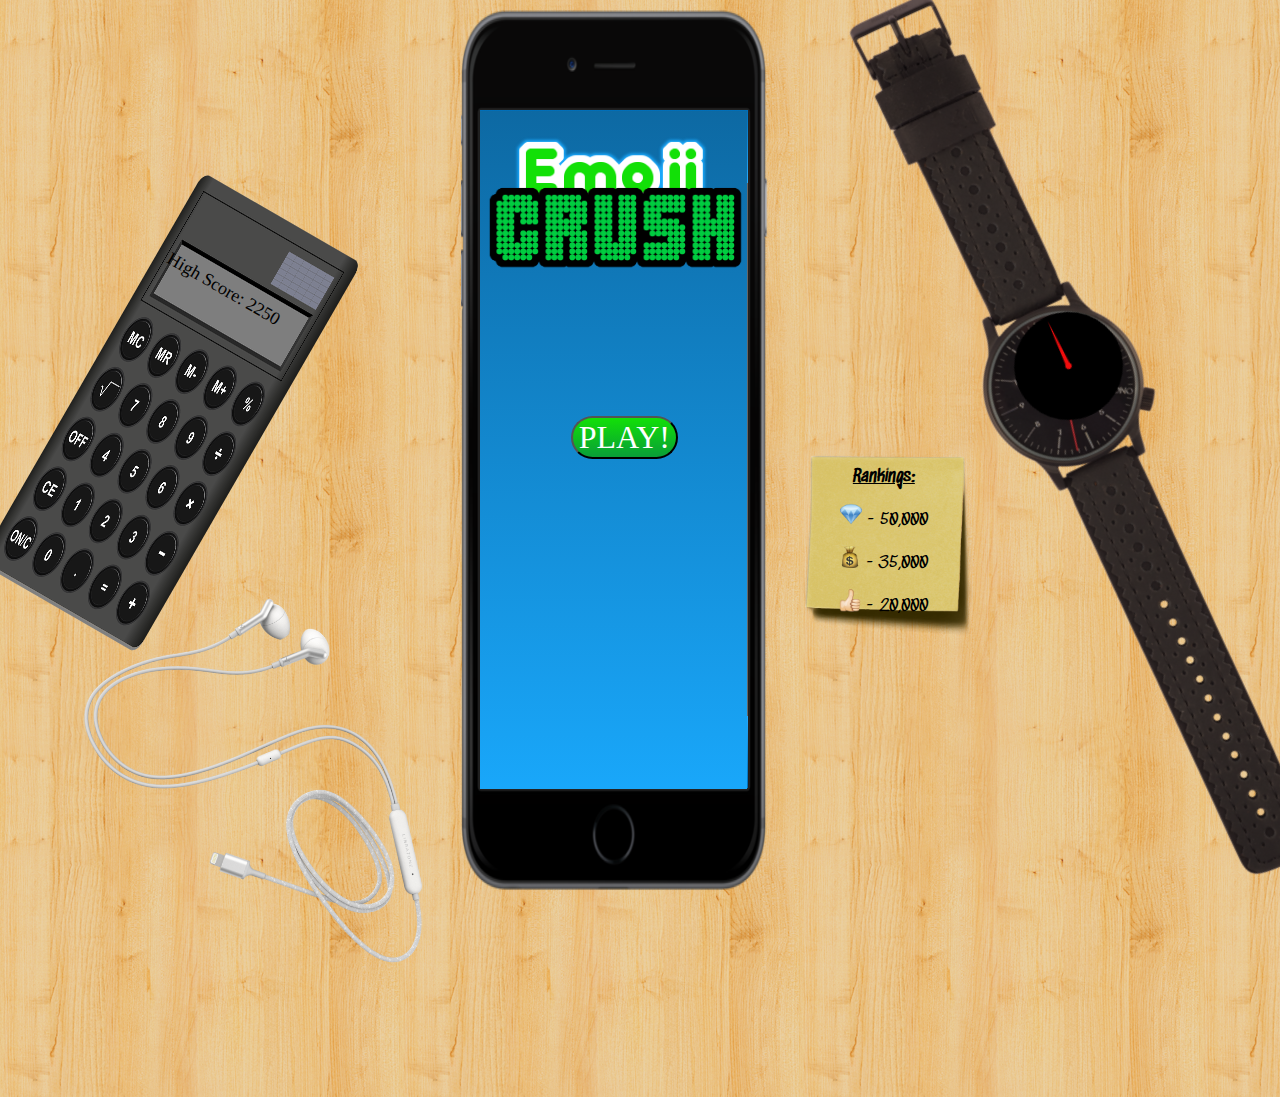
==== hackathon.index.html @ a2eacb1c "Caleb- sweeeeeeeeet" ====
<!DOCTYPE html>
<html lang="en">
<head>
    <link rel="stylesheet" type="text/css" href="hackathon.css">
    <link rel="stylesheet" type="text/css" href="emojiStyle.css">
    <link href="https://fonts.googleapis.com/css?family=Sedgwick+Ave" rel="stylesheet">
    <meta charset="UTF-8">
    <title>Iphone Bejeweled</title>
    <script src="https://code.jquery.com/jquery-3.1.0.js"></script>
    <script src="main.js"></script>
</head>
<body>
<div id="desk_space_left">
    <img id="calculator" src="images/calculator.png">
    <div id="highScore">
        High Score: 2250
    </div>
    <div id="headphonesHolder">
        <img id="headphones" src="images/headphones.png">
    </div>
</div>
<div id="iphone">
    <img src="images/iPhone-PNG.png">
    <div id="iphoneScreen">
    </div>
    <div id="scoreSection">
        Score: 0
    </div>
    <div id="bottomBanner">

    </div>
    <div id="initialOverlay">
            <img id="emoji" src="images/emoji.png">
            <img id="crush" src="images/crush.png">
            <button id="playButton"> PLAY! </button>
    </div>
    <div id="endGameOverlay">
        <h1 id="winOrLose"></h1>
        <h1>You Final Score: </h1>
        <h1 id="finalScore"></h1>
        <button id="resetButton"> RESET </button>
    </div>
</div>

<div id="desk_space_right">
    <img id="watch" src="images/watch.png">
    <div id="timer">
        <img id="clockface" src="images/clockface.png">
    </div>
    <div id="post_it_note">
        <div id="postittext">
            <h1> Rankings: </h1>
            <p><img id="rank1" src="images/rank1.png" style="width: 17%"> - 50,000</p>
            <p><img id="rank2" src="images/rank2.png" style="width: 17%"> - 35,000</p>
            <p><img id="rank3" src="images/rank3.png" style="width: 17%"> - 20,000 </p>
        </div>
    </div>

</div>








</body>
</html>
---- hackathon.css ----
html, body {
    height: 100%;
    width: 100%;
}

div{
    display: inline-block;
}
body{
    background-image: url("images/desk.png");
    text-align: center;
}
#desk_space_left{
    vertical-align: top;
    height: 100%;
    width: 25%;
}
#iphone{
    height: 100%;
    width: 50%;
}
#desk_space_right{
    vertical-align: top;
    height: 100%;
    width: 24%;
}
#iphone > img {
    position: absolute;
    right: 40%;
    z-index: 0;
    width: 24%;
    height: 98%;
    top: 1%;
}
#desk_space_left > #calculator{
    height: 50%;
    width: 57%;
    position: relative;
    top: 20%;
    transform: rotate(30deg);
    z-index: -1;
}
#desk_space_left > #headphonesHolder{
    position: absolute;
    left:5%;
    bottom: -12%;
    width: 35%;
    z-index: -1;

}
#headphonesHolder > #headphones{
    width: 100%;
    transform: rotate(45deg);
    z-index: -1;

}
#desk_space_right > #watch{
    height: 115%;
    transform: rotate(-25deg);
    position: relative;
    right: 15%;
    bottom: 10%;
}
#post_it_note{
    background-image: url("images/postitnote.png");
    background-size: contain;
    background-repeat: no-repeat;
    position: absolute;
    width: 15%;
    height: 31%;
    bottom:20%;
    right: 23%;
}
#post_it_note > #postittext{
    font-family: 'Sedgwick Ave', cursive;
    height: 58%;
    width: 68%;
    position: absolute;
    left: 13%;
    bottom: 36.5%;
}
#post_it_note > #postittext > h1{
    font-weight: bold;
    text-decoration: underline;
    font-size: medium;
}

#iphoneScreen{
    width: 20.9%;
    height: 67.4%;
    position: absolute;
    left: 37.48%;
    top: 20.3%;
    z-index: 0;
    overflow: hidden;
}
#initialOverlay{
    width: 20.9%;
    height: 75.4%;
    position: absolute;
    left: 37.48%;
    top: 12.3%;
    background: #0d69a3;
    background-image: -webkit-linear-gradient(top, #0d69a3, #19a7fa);
    background-image: -moz-linear-gradient(top, #0d69a3, #19a7fa);
    background-image: -ms-linear-gradient(top, #0d69a3, #19a7fa);
    background-image: -o-linear-gradient(top, #0d69a3, #19a7fa);
    background-image: linear-gradient(to bottom, #0d69a3, #19a7fa);
}
#initialOverlay > button{
    background: #12e007;
    background-image: -webkit-linear-gradient(top, #12e007, #099e38);
    background-image: -moz-linear-gradient(top, #12e007, #099e38);
    background-image: -ms-linear-gradient(top, #12e007, #099e38);
    background-image: -o-linear-gradient(top, #12e007, #099e38);
    background-image: linear-gradient(to bottom, #12e007, #099e38);
    -webkit-border-radius: 28px;
    -moz-border-radius: 28px;
    border-radius: 28px;
    font-family: 'Georgia';
    color: #ffffff;
    position: absolute;
    top: 45%;
    left: 34%;
    font-size: 32px;
    animation: beat .6s infinite alternate;
    transform-origin: center;

}
#initialOverlay > button:hover{
    transform: scale(1.4);
}
#initialOverlay > button:focus{
    outline: none;
}
#initialOverlay > #crush{
    position: relative;
    top: -10%;
    left: -1%;
    width: 106%;
}
#initialOverlay > #emoji{
    position: relative;
    top: 1%;
    left: -1%;
    width: 80%;
}

#scoreSection{
    width: 20.9%;
    height: 8.1%;
    position: absolute;
    left: 37.5%;
    top: 12.2%;
    z-index: 0;
    text-align: center;
    font-family: Phosphate;
    font-size: xx-large;
    background: #006eb8;
    background-image: -webkit-linear-gradient(top, #006eb8, #28aafa);
    background-image: -moz-linear-gradient(top, #006eb8, #28aafa);
    background-image: -ms-linear-gradient(top, #006eb8, #28aafa);
    background-image: -o-linear-gradient(top, #006eb8, #28aafa);
    background-image: linear-gradient(to bottom, #006eb8, #28aafa);
}
#bottomBanner{
    width: 20.9%;
    height: 8.1%;
    position: absolute;
    left: 37.5%;
    top: 79.5%;
    z-index: 0;
    background: #006eb8;
    background-image: -moz-linear-gradient(top, #28aafa, #006eb8);
    background-image: -ms-linear-gradient(top, #28aafa, #006eb8);
    background-image: -o-linear-gradient(top, #28aafa, #006eb8);
    background-image: linear-gradient(to bottom, #28aafa, #006eb8);

}
#highScore{
    position: absolute;
    width: 11.6%;
    height: 6.5%;
    transform: rotate(30deg);
    top:30.7%;
    left:10.9%;
    text-align: center;
    font-size: large;
    font-family: "Lucida Sans Typewriter";

}
#timer{
    position: absolute;
    top: 34.7%;
    right: 12.3%;
    width: 8.5%;
}
#timer > img {
    width: 100%;
    transform: rotate(-25deg);
}
@-webkit-keyframes spin
{ 100% { -webkit-transform: rotate(360deg);
}}
@keyframes beat{
    to { transform: scale(1.4); }
}
@keyframes beat1{
    to { transform: scale(.8); }
}
.selected {
    background: #0d69a3;
    background-image: -webkit-linear-gradient(top, #0d69a3, #19a7fa);
    background-image: -moz-linear-gradient(top, #0d69a3, #19a7fa);
    background-image: -ms-linear-gradient(top, #0d69a3, #19a7fa);
    background-image: -o-linear-gradient(top, #0d69a3, #19a7fa);
    background-image: linear-gradient(to bottom, #0d69a3, #19a7fa);
    border-style: solid;
    border-color: black;
    border: thin;
}
.to_be_selected {
    animation: beat1 .5s infinite alternate;
    transform-origin: center;

}



#endGameOverlay{
    color: white;
    width: 20.9%;
    height: 75.4%;
    position: absolute;
    left: 37.48%;
    top: 12.3%;
    background: #0d69a3;
    background-image: -webkit-linear-gradient(top, #0d69a3, #19a7fa);
    background-image: -moz-linear-gradient(top, #0d69a3, #19a7fa);
    background-image: -ms-linear-gradient(top, #0d69a3, #19a7fa);
    background-image: -o-linear-gradient(top, #0d69a3, #19a7fa);
    background-image: linear-gradient(to bottom, #0d69a3, #19a7fa);
    display: none;
}

#endGameOverlay > button {
    background: #12e007;
    background-image: -webkit-linear-gradient(top, #12e007, #099e38);
    background-image: -moz-linear-gradient(top, #12e007, #099e38);
    background-image: -ms-linear-gradient(top, #12e007, #099e38);
    background-image: -o-linear-gradient(top, #12e007, #099e38);
    background-image: linear-gradient(to bottom, #12e007, #099e38);
    -webkit-border-radius: 28px;
    -moz-border-radius: 28px;
    border-radius: 28px;
    font-family: 'Georgia';
    color: #ffffff;
    position: absolute;
    top: 45%;
    left: 34%;
    font-size: 32px;
    animation: beat .6s infinite alternate;
    transform-origin: center;
}
---- emojiStyle.css ----
.emojiContainer > img {
    width: 100%;
    margin-top: 25%;
}

.emojiContainer {
    width: 12.4%;
}

.readyToDestroy {
    animation: spin .5s;

}

@keyframes dropAnimationTop {
    from {transform: translateY(-1000%)}
    to {transform: translateY(0%)}
}

@keyframes dropAnimation1 {
    from {transform: translateY(-125%)}
    to {transform: translateY(0%)}
}

@keyframes dropAnimation2 {
    from {transform: translateY(-250%)}
    to {transform: translateY(0%)}
}

@keyframes dropAnimation3 {
    from {transform: translateY(-375%)}
    to {transform: translateY(0%)}
}

@keyframes dropAnimation4 {
    from {transform: translateY(-500%)}
    to {transform: translateY(0%)}
}

@keyframes dropAnimation5 {
    from {transform: translateY(-625%)}
    to {transform: translateY(0%)}
}

@keyframes dropAnimation6 {
    from {transform: translateY(-750%)}
    to {transform: translateY(0%)}
}

@keyframes dropAnimation7 {
    from {transform: translateY(-875%)}
    to {transform: translateY(0%)}
}
@keyframes leftToRightSwap {
    from {transform: translateX(-100%)}
    to {transform: translateX(0%)}
}

@keyframes rightToLeftSwap {
    from {transform: translateX(100%)}
    to {transform: translateX(0%)}
}

@keyframes topToBottomSwap {
    from {transform: translateY(-125%)}
    to {transform: translateY(0%)}
}

@keyframes bottomToTopSwap {
    from {transform: translateY(125%)}
    to {transform: translateY(0%)}
}
@-webkit-keyframes spin2 {
    from { -webkit-transform: rotate(360deg)
    } to { transform: scale(.1);}}
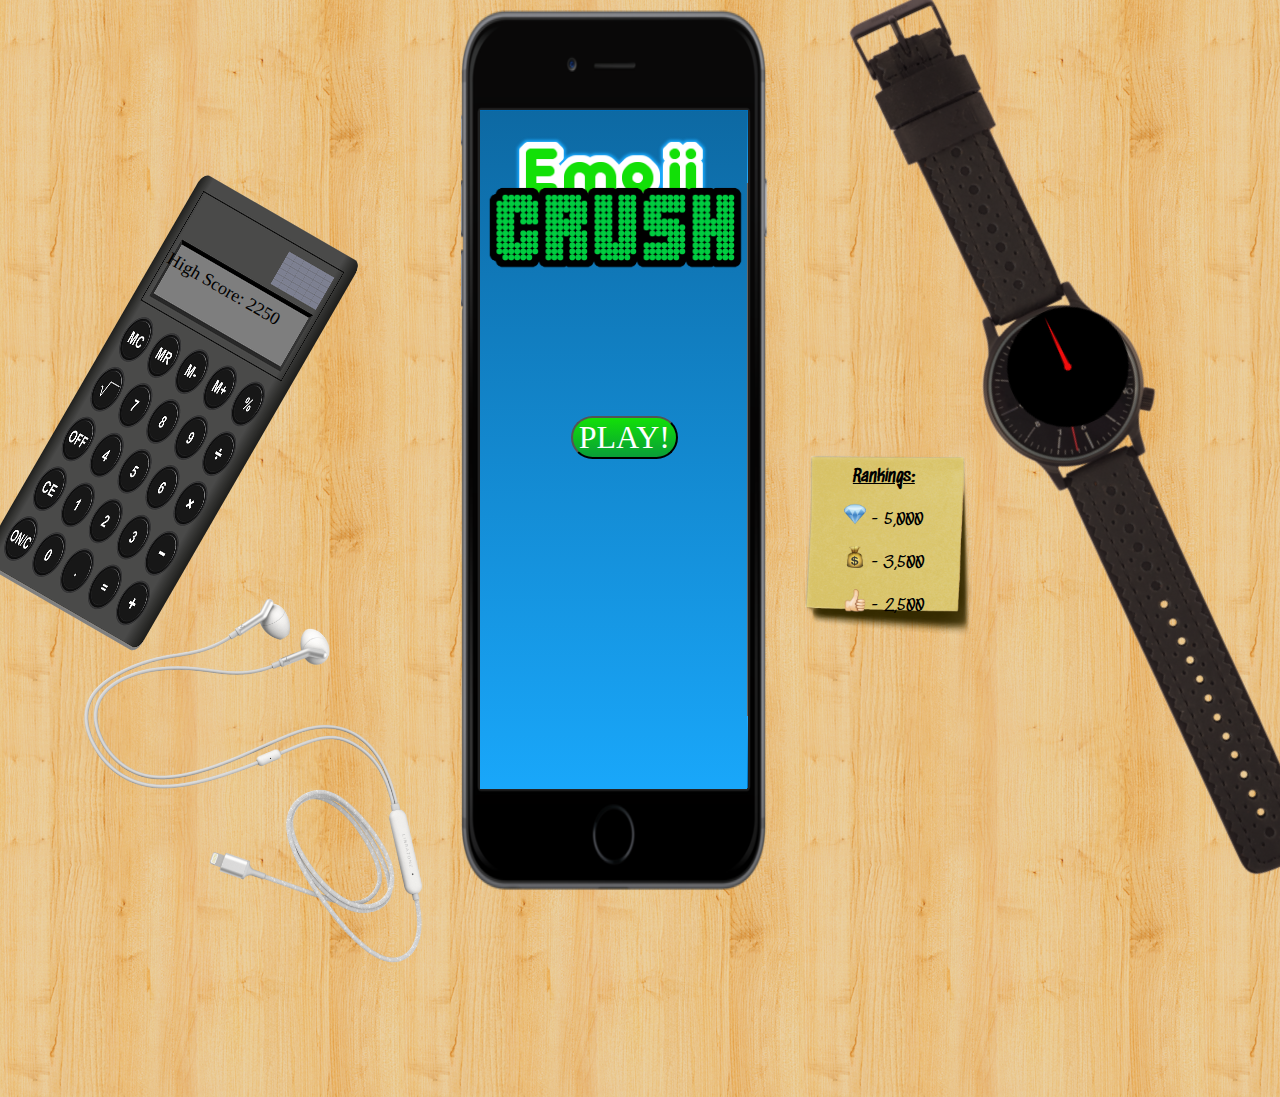
==== commit 299bc305: "Caleb- soren pull this" ====
--- a/hackathon.index.html
+++ b/hackathon.index.html
@@ -50,9 +50,9 @@
     <div id="post_it_note">
         <div id="postittext">
             <h1> Rankings: </h1>
-            <p><img id="rank1" src="images/rank1.png" style="width: 17%"> - 50,000</p>
-            <p><img id="rank2" src="images/rank2.png" style="width: 17%"> - 35,000</p>
-            <p><img id="rank3" src="images/rank3.png" style="width: 17%"> - 20,000 </p>
+            <p><img id="rank1" src="images/rank1.png" style="width: 17%"> - 5,000</p>
+            <p><img id="rank2" src="images/rank2.png" style="width: 17%"> - 3,500</p>
+            <p><img id="rank3" src="images/rank3.png" style="width: 17%"> - 2,500 </p>
         </div>
     </div>
 
--- a/hackathon.css
+++ b/hackathon.css
@@ -191,9 +191,9 @@
 }
 #timer{
     position: absolute;
-    top: 34.7%;
-    right: 12.3%;
-    width: 8.5%;
+    top: 34.1%;
+    right: 11.8%;
+    width: 9.5%;
 }
 #timer > img {
     width: 100%;
@@ -259,6 +259,7 @@
     top: 45%;
     left: 34%;
     font-size: 32px;
-    animation: beat .6s infinite alternate;
-    transform-origin: center;
+}
+#endGameOverlay > button:focus{
+    outline: none;
 }--- a/emojiStyle.css
+++ b/emojiStyle.css
@@ -8,7 +8,7 @@
 }
 
 .readyToDestroy {
-    animation: spin .5s;
+    animation: spin2 .5s;
 
 }
 
@@ -71,5 +71,5 @@
     to {transform: translateY(0%)}
 }
 @-webkit-keyframes spin2 {
-    from { -webkit-transform: rotate(360deg)
-    } to { transform: scale(.1);}}
+    from { -webkit-transform: rotate(0deg)}
+    to {  -webkit-transform: rotate(360deg) scale(.1);}}
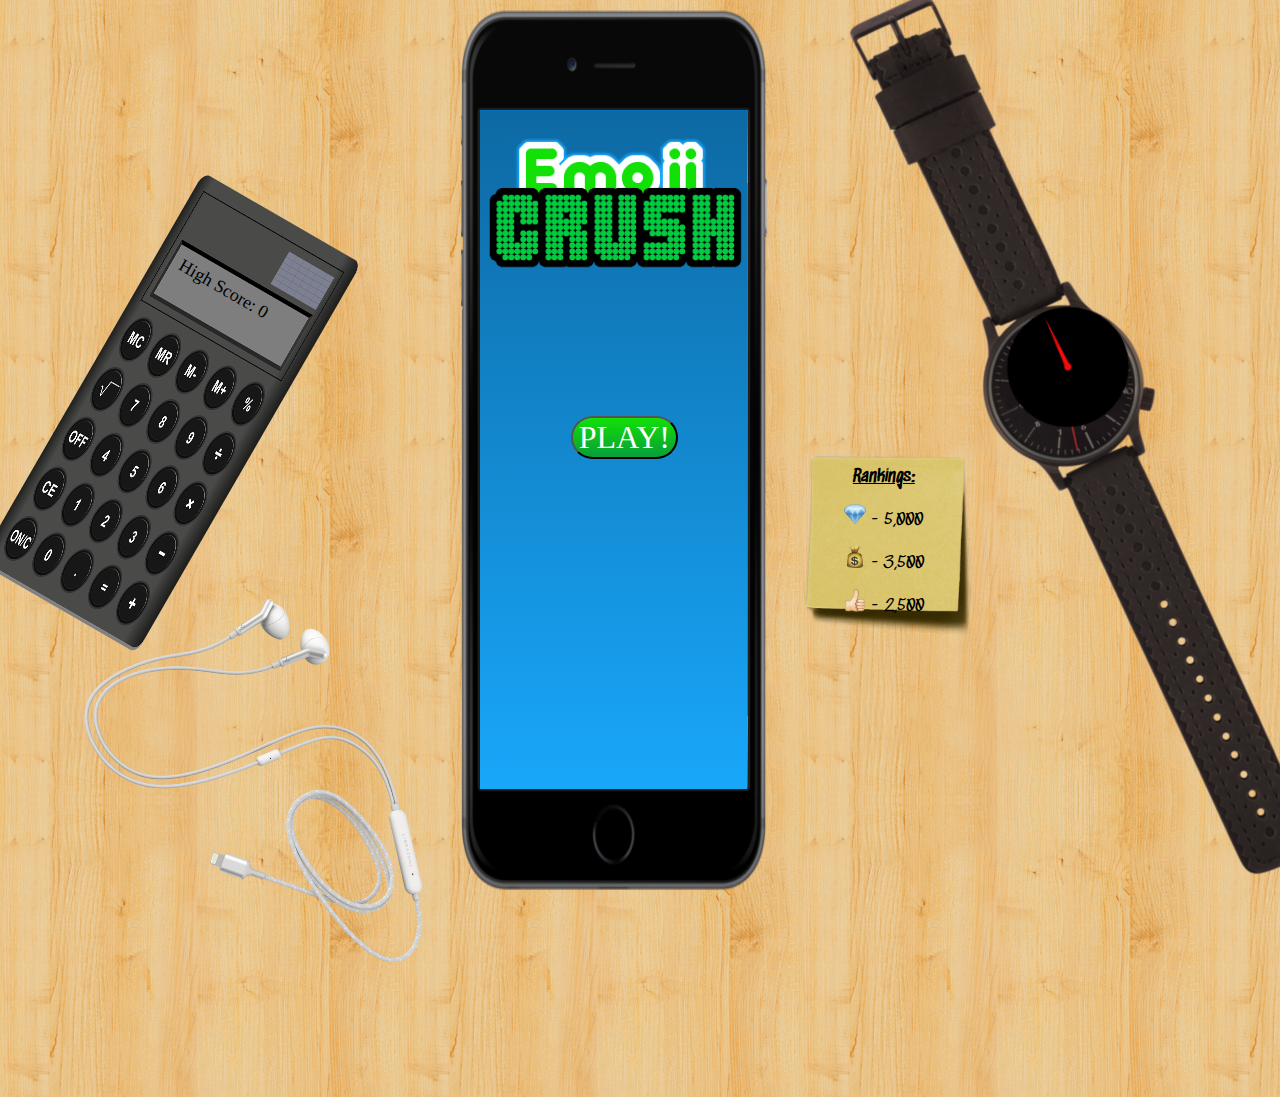
==== commit 9f2abd74: "final version" ====
--- a/hackathon.index.html
+++ b/hackathon.index.html
@@ -3,7 +3,11 @@
 <head>
     <link rel="stylesheet" type="text/css" href="hackathon.css">
     <link rel="stylesheet" type="text/css" href="emojiStyle.css">
+
+    <link href="https://fonts.googleapis.com/css?family=Fredoka+One" rel="stylesheet">
+
     <link href="https://fonts.googleapis.com/css?family=Sedgwick+Ave" rel="stylesheet">
+
     <meta charset="UTF-8">
     <title>Iphone Bejeweled</title>
     <script src="https://code.jquery.com/jquery-3.1.0.js"></script>
@@ -13,7 +17,7 @@
 <div id="desk_space_left">
     <img id="calculator" src="images/calculator.png">
     <div id="highScore">
-        High Score: 2250
+        High Score: 0
     </div>
     <div id="headphonesHolder">
         <img id="headphones" src="images/headphones.png">
@@ -36,7 +40,7 @@
     </div>
     <div id="endGameOverlay">
         <h1 id="winOrLose"></h1>
-        <h1>You Final Score: </h1>
+        <h1>Final Score: </h1>
         <h1 id="finalScore"></h1>
         <button id="resetButton"> RESET </button>
     </div>
--- a/hackathon.css
+++ b/hackathon.css
@@ -228,12 +228,18 @@
 
 
 #endGameOverlay{
-    color: white;
+    font-family: 'Fredoka One', cursive;
+    font-size: 33px;
+    color: #00de00;
+    text-transform: uppercase;
+    #color: white;
+    text-shadow: 0 0 25px darkblue;
     width: 20.9%;
     height: 75.4%;
     position: absolute;
     left: 37.48%;
     top: 12.3%;
+    
     background: #0d69a3;
     background-image: -webkit-linear-gradient(top, #0d69a3, #19a7fa);
     background-image: -moz-linear-gradient(top, #0d69a3, #19a7fa);
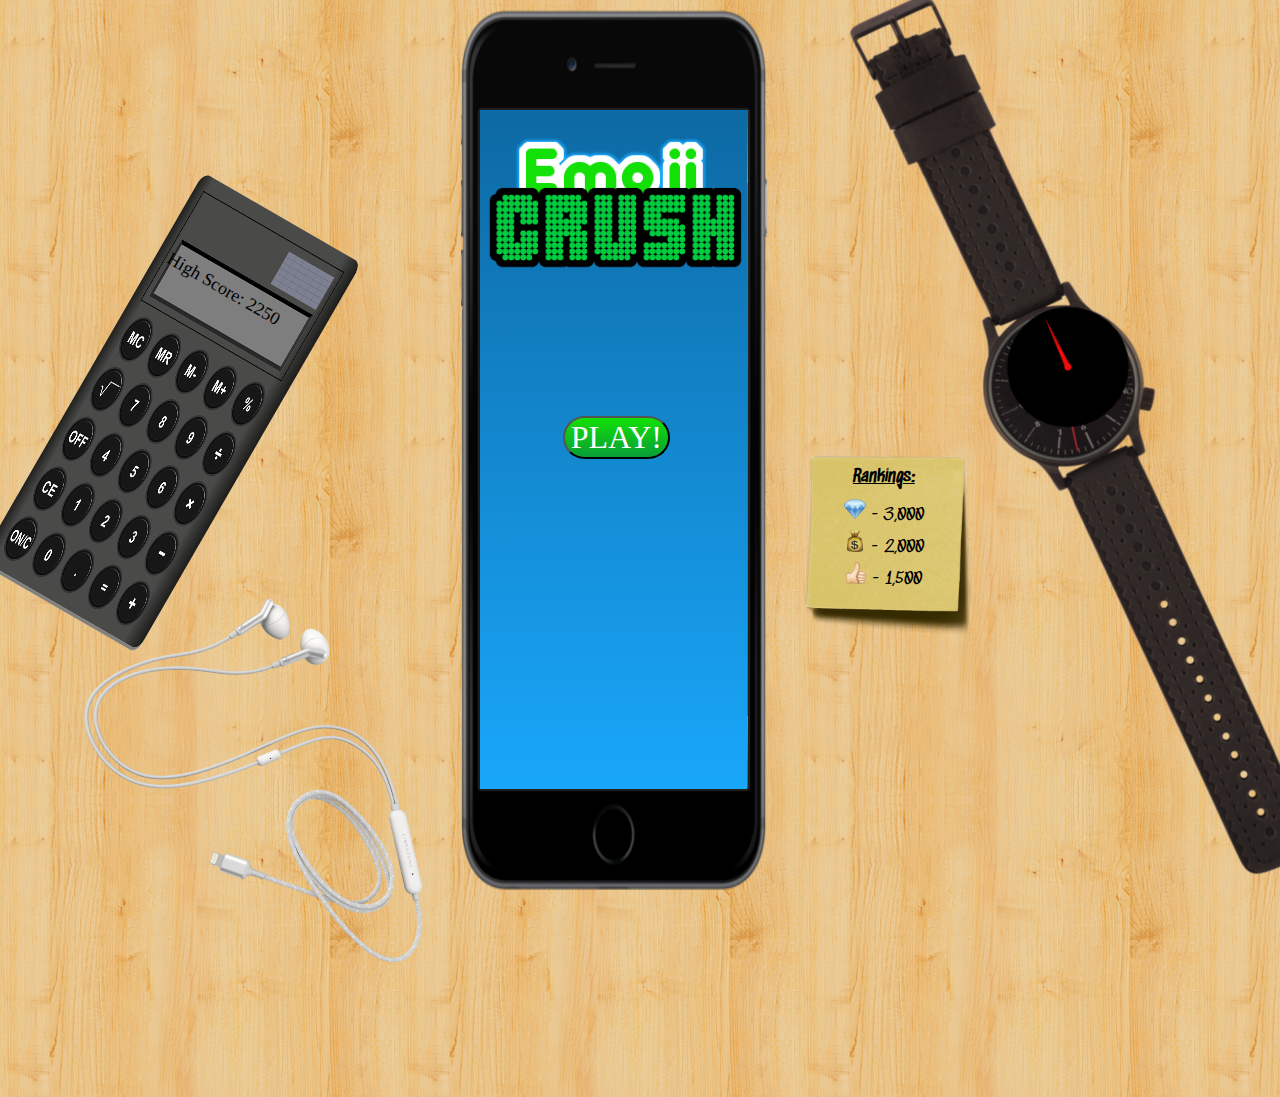
==== commit a0e28154: "Caleb-" ====
--- a/hackathon.index.html
+++ b/hackathon.index.html
@@ -3,11 +3,9 @@
 <head>
     <link rel="stylesheet" type="text/css" href="hackathon.css">
     <link rel="stylesheet" type="text/css" href="emojiStyle.css">
-
     <link href="https://fonts.googleapis.com/css?family=Fredoka+One" rel="stylesheet">
-
     <link href="https://fonts.googleapis.com/css?family=Sedgwick+Ave" rel="stylesheet">
-
+    <link href="https://fonts.googleapis.com/css?family=Saira" rel="stylesheet">
     <meta charset="UTF-8">
     <title>Iphone Bejeweled</title>
     <script src="https://code.jquery.com/jquery-3.1.0.js"></script>
@@ -17,7 +15,7 @@
 <div id="desk_space_left">
     <img id="calculator" src="images/calculator.png">
     <div id="highScore">
-        High Score: 0
+        High Score: 2250
     </div>
     <div id="headphonesHolder">
         <img id="headphones" src="images/headphones.png">
@@ -42,6 +40,12 @@
         <h1 id="winOrLose"></h1>
         <h1>Final Score: </h1>
         <h1 id="finalScore"></h1>
+        <div id="tierHolder">
+            <img id="tier1" src="images/rank1.png">
+            <img id="tier2" src="images/rank2.png">
+            <img id="tier3" src="images/rank3.png">
+            <img id="loser" src="images/youlose.png">
+        </div>
         <button id="resetButton"> RESET </button>
     </div>
 </div>
@@ -54,9 +58,9 @@
     <div id="post_it_note">
         <div id="postittext">
             <h1> Rankings: </h1>
-            <p><img id="rank1" src="images/rank1.png" style="width: 17%"> - 5,000</p>
-            <p><img id="rank2" src="images/rank2.png" style="width: 17%"> - 3,500</p>
-            <p><img id="rank3" src="images/rank3.png" style="width: 17%"> - 2,500 </p>
+            <p><img id="rank1" src="images/rank1.png" style="width: 17%"> - 3,000</p>
+            <p><img id="rank2" src="images/rank2.png" style="width: 17%"> - 2,000</p>
+            <p><img id="rank3" src="images/rank3.png" style="width: 17%"> - 1,500 </p>
         </div>
     </div>
 
--- a/hackathon.css
+++ b/hackathon.css
@@ -83,6 +83,10 @@
     font-weight: bold;
     text-decoration: underline;
     font-size: medium;
+}
+#post_it_note > #postittext > p{
+    margin-top: 5px;
+    margin-bottom: 5px;
 }
 
 #iphoneScreen{
@@ -121,7 +125,7 @@
     color: #ffffff;
     position: absolute;
     top: 45%;
-    left: 34%;
+    left: 31%;
     font-size: 32px;
     animation: beat .6s infinite alternate;
     transform-origin: center;
@@ -228,12 +232,10 @@
 
 
 #endGameOverlay{
-    font-family: 'Fredoka One', cursive;
-    font-size: 33px;
+    font-family: 'Saira', sans-serif;;
+    font-size: large;
     color: #00de00;
     text-transform: uppercase;
-    #color: white;
-    text-shadow: 0 0 25px darkblue;
     width: 20.9%;
     height: 75.4%;
     position: absolute;
@@ -248,7 +250,18 @@
     background-image: linear-gradient(to bottom, #0d69a3, #19a7fa);
     display: none;
 }
-
+#endGameOverlay > #tierHolder{
+    position: absolute;
+    width: 80%;
+    height: 23%;
+    left: 10.5%;
+}
+#endGameOverlay > #tierHolder > img{
+    position: absolute;
+    width: 57%;
+    bottom: 3%;
+    right: 20%;
+}
 #endGameOverlay > button {
     background: #12e007;
     background-image: -webkit-linear-gradient(top, #12e007, #099e38);
@@ -262,9 +275,9 @@
     font-family: 'Georgia';
     color: #ffffff;
     position: absolute;
-    top: 45%;
+    top: 91%;
     left: 34%;
-    font-size: 32px;
+    font-size: x-large;
 }
 #endGameOverlay > button:focus{
     outline: none;
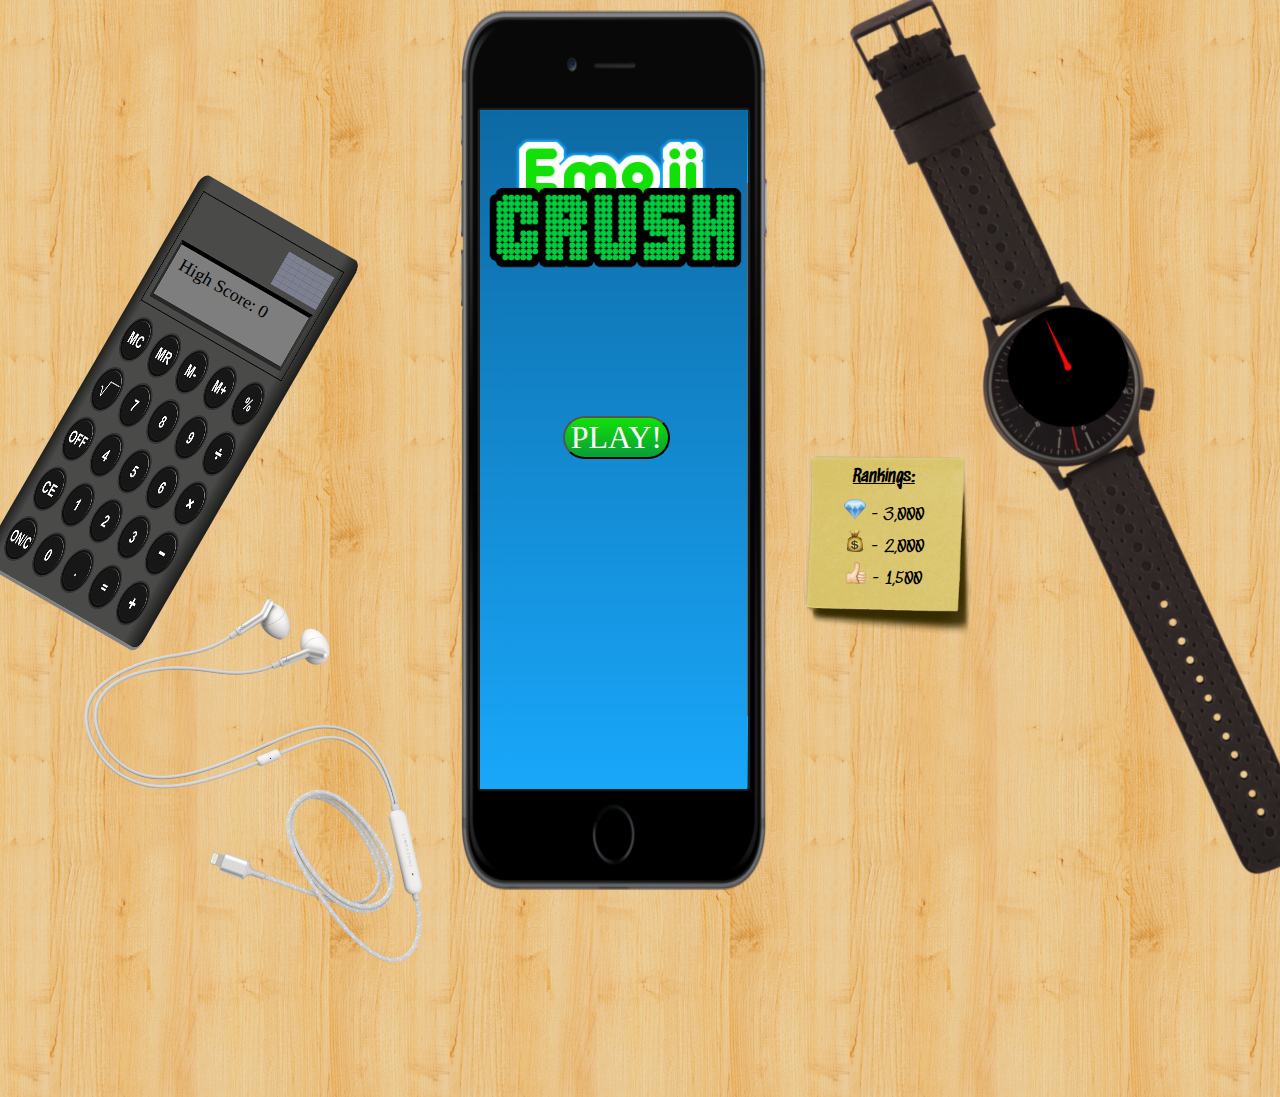
==== commit a6e78861: "Caleb-final commit" ====
--- a/hackathon.index.html
+++ b/hackathon.index.html
@@ -15,7 +15,7 @@
 <div id="desk_space_left">
     <img id="calculator" src="images/calculator.png">
     <div id="highScore">
-        High Score: 2250
+        High Score: 0
     </div>
     <div id="headphonesHolder">
         <img id="headphones" src="images/headphones.png">
